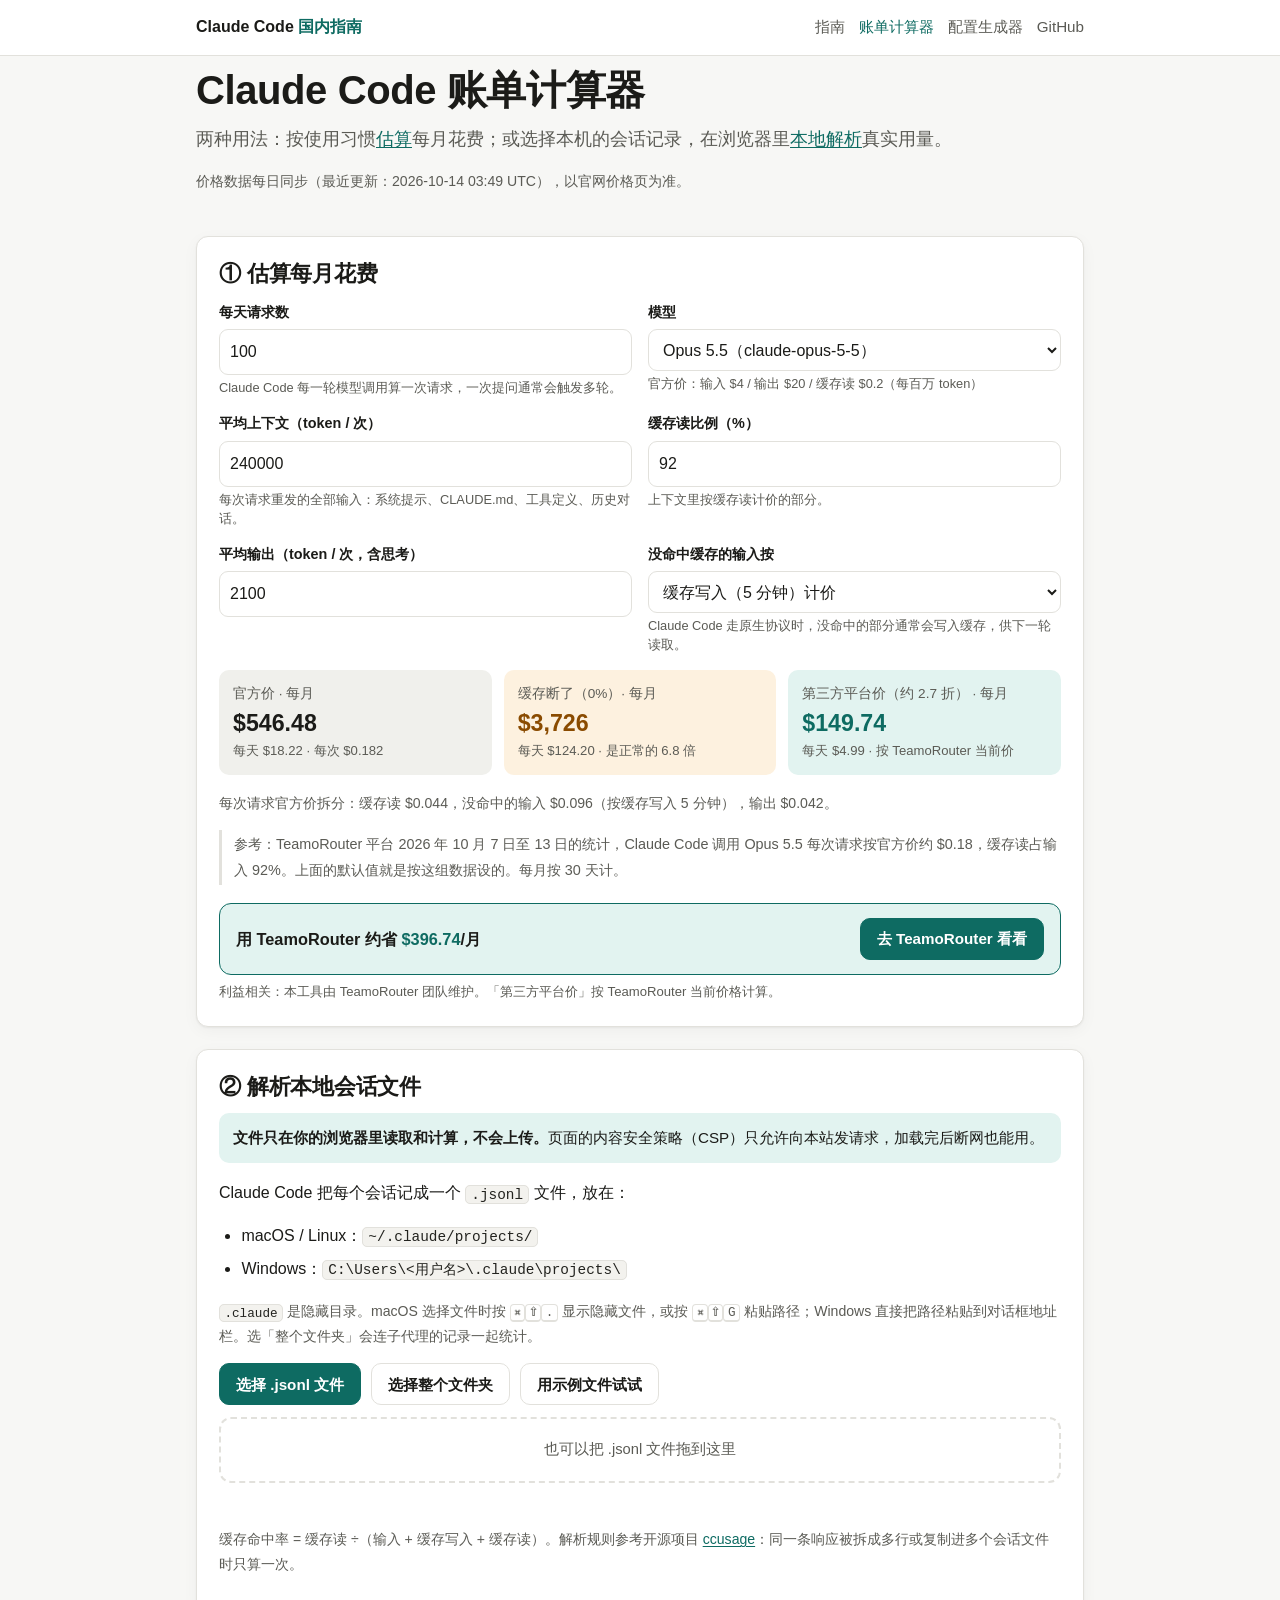
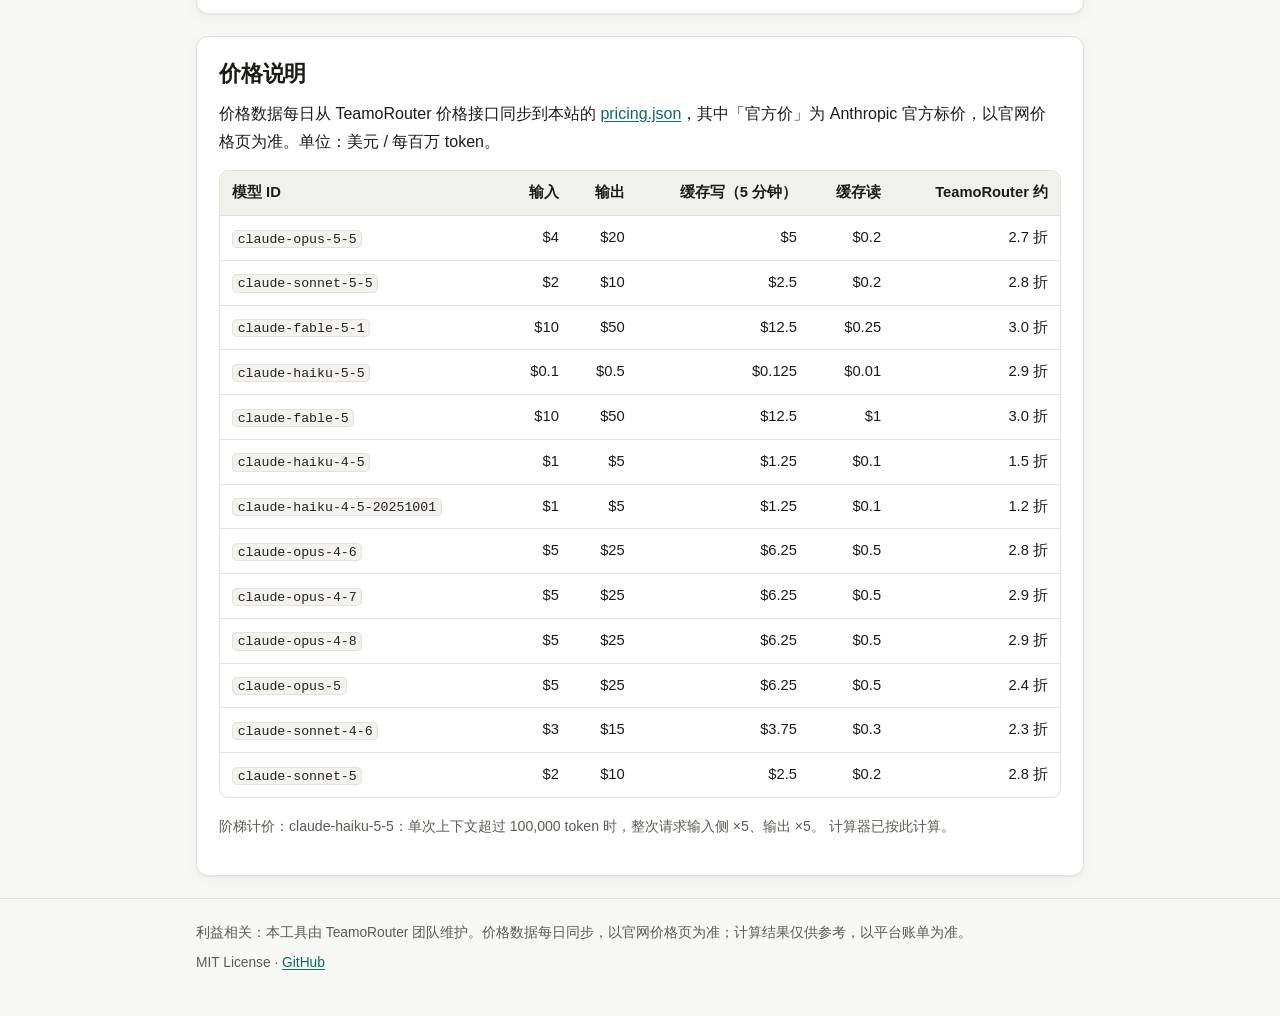
==== docs/calculator/index.html @ 452a1438 "docs: 新增 GitHub Pages 站点（指南首页、账单计算器、配置生成器） - docs/index.html：README 核心内容的网页版，中文 SEO（title / descript" ====
<!doctype html>
<html lang="zh-CN">
<head>
  <meta charset="utf-8">
  <meta name="viewport" content="width=device-width, initial-scale=1">
  <meta http-equiv="Content-Security-Policy" content="default-src 'self'; script-src 'self'; style-src 'self'; img-src 'self' data:; connect-src 'self'; object-src 'none'; base-uri 'none'; form-action 'none'">
  <title>Claude Code 账单计算器：估算月花费、解析本地会话用量 | Claude Code 国内使用指南（2026）</title>
  <meta name="description" content="估算 Claude Code 每天、每月花多少钱，看缓存断了会多花多少；或在浏览器本地解析 ~/.claude/projects 下的 .jsonl 会话文件，统计各模型用量、缓存命中率和官方价花费，文件不上传。">
  <link rel="canonical" href="https://2867297362mjb-sketch.github.io/claude-code-guide-cn/calculator/">
  <meta property="og:type" content="website">
  <meta property="og:locale" content="zh_CN">
  <meta property="og:title" content="Claude Code 账单计算器">
  <meta property="og:description" content="估算月花费、看缓存命中率，本地解析会话文件，不上传。">
  <meta property="og:url" content="https://2867297362mjb-sketch.github.io/claude-code-guide-cn/calculator/">
  <meta name="theme-color" content="#0e6b62">
  <link rel="icon" href="../favicon.svg" type="image/svg+xml">
  <link rel="stylesheet" href="../assets/style.css">
  <script src="../assets/site.js" defer></script>
  <script src="cc-usage.js" defer></script>
  <script src="calculator.js" defer></script>
</head>
<body>
  <header class="site-header">
    <div class="wrap">
      <a class="brand" href="../">Claude Code <span>国内指南</span></a>
      <nav class="nav" aria-label="主导航">
        <a href="../">指南</a>
        <a href="./" aria-current="page">账单计算器</a>
        <a href="../config/">配置生成器</a>
        <a href="https://github.com/2867297362mjb-sketch/claude-code-guide-cn">GitHub</a>
      </nav>
    </div>
  </header>

  <main class="wrap">
    <section class="hero">
      <h1>Claude Code 账单计算器</h1>
      <p class="lead">两种用法：按使用习惯<a href="#estimate">估算</a>每月花费；或选择本机的会话记录，在浏览器里<a href="#parse">本地解析</a>真实用量。</p>
      <p class="small muted" id="price-meta">正在加载价格数据……</p>
    </section>

    <section class="card" id="estimate">
      <h2>① 估算每月花费</h2>
      <div class="form-grid">
        <div class="field">
          <label for="e-req">每天请求数</label>
          <input type="number" id="e-req" min="0" step="1" value="100" inputmode="numeric">
          <span class="hint">Claude Code 每一轮模型调用算一次请求，一次提问通常会触发多轮。</span>
        </div>
        <div class="field">
          <label for="e-model">模型</label>
          <select id="e-model">
            <option value="claude-opus-5-5">Opus 5.5（claude-opus-5-5）</option>
            <option value="claude-sonnet-5-5">Sonnet 5.5（claude-sonnet-5-5）</option>
            <option value="claude-fable-5-1">Fable 5.1（claude-fable-5-1）</option>
            <option value="claude-haiku-5-5">Haiku 5.5（claude-haiku-5-5）</option>
          </select>
          <span class="hint" id="e-model-price">&nbsp;</span>
        </div>
        <div class="field">
          <label for="e-ctx">平均上下文（token / 次）</label>
          <input type="number" id="e-ctx" min="0" step="1000" value="240000" inputmode="numeric">
          <span class="hint">每次请求重发的全部输入：系统提示、CLAUDE.md、工具定义、历史对话。</span>
        </div>
        <div class="field">
          <label for="e-hit">缓存读比例（%）</label>
          <input type="number" id="e-hit" min="0" max="100" step="0.1" value="92" inputmode="decimal">
          <span class="hint">上下文里按缓存读计价的部分。</span>
        </div>
        <div class="field">
          <label for="e-out">平均输出（token / 次，含思考）</label>
          <input type="number" id="e-out" min="0" step="100" value="2100" inputmode="numeric">
        </div>
        <div class="field">
          <label for="e-miss">没命中缓存的输入按</label>
          <select id="e-miss">
            <option value="write5m">缓存写入（5 分钟）计价</option>
            <option value="write1h">缓存写入（1 小时）计价</option>
            <option value="input">普通输入计价（不打缓存时）</option>
          </select>
          <span class="hint">Claude Code 走原生协议时，没命中的部分通常会写入缓存，供下一轮读取。</span>
        </div>
      </div>

      <div id="e-result" aria-live="polite">
        <div class="stats">
          <div class="stat">
            <div class="label">官方价 · 每月</div>
            <div class="value" id="r-list-month">—</div>
            <div class="sub" id="r-list-sub">—</div>
          </div>
          <div class="stat warn">
            <div class="label">缓存断了（0%）· 每月</div>
            <div class="value" id="r-broken-month">—</div>
            <div class="sub" id="r-broken-sub">—</div>
          </div>
          <div class="stat accent">
            <div class="label" id="r-ours-label">第三方平台价 · 每月</div>
            <div class="value" id="r-ours-month">—</div>
            <div class="sub" id="r-ours-sub">—</div>
          </div>
        </div>
        <p class="small muted" id="r-breakdown"></p>
        <p class="small muted" id="r-tier" hidden></p>
      </div>
      <p class="note">参考：TeamoRouter 平台 2026 年 10 月 7 日至 13 日的统计，Claude Code 调用 Opus 5.5 每次请求按官方价约 $0.18，缓存读占输入 92%。上面的默认值就是按这组数据设的。每月按 30 天计。</p>

      <div class="cta" id="e-cta" hidden>
        <span class="cta-text">用 TeamoRouter 约省 <strong id="e-save">$0</strong>/月</span>
        <a class="btn primary" href="https://teamorouter.com/?utm_source=github&amp;utm_medium=tool&amp;utm_campaign=cc_cost_calculator" rel="noopener">去 TeamoRouter 看看</a>
      </div>
      <p class="disclosure">利益相关：本工具由 TeamoRouter 团队维护。「第三方平台价」按 TeamoRouter 当前价格计算。</p>
    </section>

    <section class="card" id="parse">
      <h2>② 解析本地会话文件</h2>
      <div class="callout">
        <p><strong>文件只在你的浏览器里读取和计算，不会上传。</strong>页面的内容安全策略（CSP）只允许向本站发请求，加载完后断网也能用。</p>
      </div>
      <p>Claude Code 把每个会话记成一个 <code>.jsonl</code> 文件，放在：</p>
      <ul>
        <li>macOS / Linux：<code>~/.claude/projects/</code></li>
        <li>Windows：<code>C:\Users\&lt;用户名&gt;\.claude\projects\</code></li>
      </ul>
      <p class="small muted"><code>.claude</code> 是隐藏目录。macOS 选择文件时按 <kbd>⌘</kbd><kbd>⇧</kbd><kbd>.</kbd> 显示隐藏文件，或按 <kbd>⌘</kbd><kbd>⇧</kbd><kbd>G</kbd> 粘贴路径；Windows 直接把路径粘贴到对话框地址栏。选「整个文件夹」会连子代理的记录一起统计。</p>

      <div class="file-actions">
        <label class="btn primary file-btn">选择 .jsonl 文件
          <input type="file" id="p-files" accept=".jsonl,application/jsonl,application/x-ndjson,text/plain" multiple>
        </label>
        <label class="btn file-btn">选择整个文件夹
          <input type="file" id="p-dir" webkitdirectory multiple>
        </label>
        <button type="button" class="btn" id="p-sample">用示例文件试试</button>
      </div>
      <div class="dropzone" id="p-drop">也可以把 .jsonl 文件拖到这里</div>
      <p class="status" id="p-status" role="status"></p>

      <div id="p-result" hidden>
        <div class="stats" id="p-stats"></div>
        <div class="table-wrap">
          <table>
            <thead>
              <tr>
                <th>模型</th>
                <th class="num">请求数</th>
                <th class="num">输入</th>
                <th class="num">缓存写入</th>
                <th class="num">缓存读</th>
                <th class="num">输出</th>
                <th class="num">缓存命中率</th>
                <th class="num">官方价</th>
                <th class="num">TeamoRouter 价</th>
              </tr>
            </thead>
            <tbody id="p-tbody"></tbody>
          </table>
        </div>
        <ul class="small muted" id="p-notes"></ul>
        <div class="cta" id="p-cta" hidden>
          <span class="cta-text">用 TeamoRouter 约省 <strong id="p-save">$0</strong>/月</span>
          <a class="btn primary" href="https://teamorouter.com/?utm_source=github&amp;utm_medium=tool&amp;utm_campaign=cc_cost_calculator" rel="noopener">去 TeamoRouter 看看</a>
        </div>
        <p class="disclosure">利益相关：本工具由 TeamoRouter 团队维护。</p>
      </div>
      <p class="small muted">缓存命中率 = 缓存读 ÷（输入 + 缓存写入 + 缓存读）。解析规则参考开源项目 <a href="https://github.com/ryoppippi/ccusage">ccusage</a>：同一条响应被拆成多行或复制进多个会话文件时只算一次。</p>
    </section>

    <section class="card">
      <h2>价格说明</h2>
      <p>价格数据每日从 TeamoRouter 价格接口同步到本站的 <a href="../data/pricing.json">pricing.json</a>，其中「官方价」为 Anthropic 官方标价，以官网价格页为准。单位：美元 / 每百万 token。</p>
      <div class="table-wrap">
        <table>
          <thead>
            <tr>
              <th>模型 ID</th>
              <th class="num">输入</th>
              <th class="num">输出</th>
              <th class="num">缓存写（5 分钟）</th>
              <th class="num">缓存读</th>
              <th class="num">TeamoRouter 约</th>
            </tr>
          </thead>
          <tbody id="price-tbody"><tr><td colspan="6" class="muted">加载中……</td></tr></tbody>
        </table>
      </div>
      <p class="small muted" id="price-tier-note"></p>
    </section>
  </main>

  <footer class="site-footer">
    <div class="wrap">
      <p>利益相关：本工具由 TeamoRouter 团队维护。价格数据每日同步，以官网价格页为准；计算结果仅供参考，以平台账单为准。</p>
      <p>MIT License · <a href="https://github.com/2867297362mjb-sketch/claude-code-guide-cn">GitHub</a></p>
    </div>
  </footer>
</body>
</html>
---- docs/assets/style.css ----
/* Claude Code 国内使用指南 —— 站点样式。无外部字体、无外部依赖。 */

:root {
  color-scheme: light;
  --bg: #f7f7f5;
  --surface: #ffffff;
  --surface-2: #f0f0ec;
  --text: #1b1b18;
  --muted: #5b5b55;
  --border: #e2e1dc;
  --accent: #0e6b62;
  --accent-hover: #0b5850;
  --accent-ink: #ffffff;
  --accent-soft: #e2f3f0;
  --warn: #8a4b00;
  --warn-soft: #fdf1df;
  --danger: #a3261d;
  --code-bg: #f3f2ee;
  --code-text: #23231f;
  --shadow: 0 1px 2px rgba(20, 20, 15, 0.05), 0 4px 16px rgba(20, 20, 15, 0.04);
  --radius: 12px;
  --mono: ui-monospace, "SF Mono", SFMono-Regular, Menlo, Consolas, "Liberation Mono", monospace;
}

@media (prefers-color-scheme: dark) {
  :root {
    color-scheme: dark;
    --bg: #111317;
    --surface: #181b21;
    --surface-2: #20242c;
    --text: #e8e9ec;
    --muted: #a3a8b3;
    --border: #2c313b;
    --accent: #3cc9b4;
    --accent-hover: #5fd8c6;
    --accent-ink: #062520;
    --accent-soft: rgba(60, 201, 180, 0.13);
    --warn: #f0b45c;
    --warn-soft: rgba(240, 180, 92, 0.12);
    --danger: #ff8a80;
    --code-bg: #0c0e12;
    --code-text: #dfe3ea;
    --shadow: none;
  }
}

*,
*::before,
*::after {
  box-sizing: border-box;
}

html {
  -webkit-text-size-adjust: 100%;
  text-size-adjust: 100%;
}

body {
  margin: 0;
  background: var(--bg);
  color: var(--text);
  font-family: -apple-system, BlinkMacSystemFont, "PingFang SC", "Hiragino Sans GB", "Microsoft YaHei",
    "Noto Sans CJK SC", "Source Han Sans SC", "Segoe UI", Roboto, "Helvetica Neue", Arial, sans-serif;
  font-size: 16px;
  line-height: 1.75;
  overflow-wrap: break-word;
}

a {
  color: var(--accent);
  text-underline-offset: 2px;
}

a:hover {
  color: var(--accent-hover);
}

code,
pre,
kbd {
  font-family: var(--mono);
  font-size: 0.9em;
}

:not(pre) > code {
  background: var(--code-bg);
  color: var(--code-text);
  border: 1px solid var(--border);
  border-radius: 5px;
  padding: 0.05em 0.35em;
  word-break: break-all;
}

kbd {
  border: 1px solid var(--border);
  border-bottom-width: 2px;
  border-radius: 4px;
  padding: 0 0.3em;
  background: var(--surface);
}

h1,
h2,
h3 {
  line-height: 1.3;
  letter-spacing: -0.01em;
}

h1 {
  font-size: clamp(1.75rem, 1.2rem + 2.4vw, 2.5rem);
  margin: 0 0 0.5rem;
}

h2 {
  font-size: 1.4rem;
  margin: 0 0 0.75rem;
}

h3 {
  font-size: 1.08rem;
  margin: 1.4rem 0 0.5rem;
}

p {
  margin: 0 0 0.9rem;
}

ul,
ol {
  margin: 0 0 1rem;
  padding-left: 1.4rem;
}

li + li {
  margin-top: 0.3rem;
}

/* ---------- 布局 ---------- */

.wrap {
  width: 100%;
  max-width: 920px;
  margin: 0 auto;
  padding: 0 16px;
}

.site-header {
  border-bottom: 1px solid var(--border);
  background: var(--surface);
}

.site-header .wrap {
  display: flex;
  align-items: center;
  justify-content: space-between;
  gap: 12px;
  flex-wrap: wrap;
  padding-top: 10px;
  padding-bottom: 10px;
}

.brand {
  font-weight: 700;
  color: var(--text);
  text-decoration: none;
  white-space: nowrap;
}

.brand span {
  color: var(--accent);
}

.nav {
  display: flex;
  flex-wrap: wrap;
  gap: 4px 14px;
  font-size: 0.95rem;
}

.nav a {
  color: var(--muted);
  text-decoration: none;
  padding: 4px 0;
}

.nav a:hover,
.nav a[aria-current="page"] {
  color: var(--accent);
}

main {
  padding: 28px 0 40px;
}

section {
  margin: 0 0 22px;
}

.card {
  background: var(--surface);
  border: 1px solid var(--border);
  border-radius: var(--radius);
  padding: 22px;
  box-shadow: var(--shadow);
}

@media (max-width: 600px) {
  .card {
    padding: 16px;
  }
  main {
    padding-top: 20px;
  }
}

.hero {
  padding: 8px 0 6px;
}

.lead {
  font-size: 1.1rem;
  color: var(--muted);
  max-width: 44em;
}

.eyebrow {
  display: inline-block;
  font-size: 0.85rem;
  color: var(--accent);
  background: var(--accent-soft);
  border-radius: 999px;
  padding: 2px 10px;
  margin-bottom: 10px;
}

.muted {
  color: var(--muted);
}

.small {
  font-size: 0.88rem;
}

.note {
  font-size: 0.9rem;
  color: var(--muted);
  border-left: 3px solid var(--border);
  padding: 2px 0 2px 12px;
  margin: 0 0 1rem;
}

.callout {
  background: var(--accent-soft);
  border-radius: 10px;
  padding: 12px 14px;
  margin: 0 0 1rem;
  font-size: 0.95rem;
}

.callout.warn {
  background: var(--warn-soft);
}

.callout p:last-child,
.callout ul:last-child {
  margin-bottom: 0;
}

/* ---------- 按钮 ---------- */

.btn-row {
  display: flex;
  flex-wrap: wrap;
  gap: 10px;
  margin: 16px 0 4px;
}

.btn {
  display: inline-flex;
  align-items: center;
  justify-content: center;
  gap: 6px;
  min-height: 42px;
  padding: 8px 16px;
  border-radius: 10px;
  border: 1px solid var(--border);
  background: var(--surface);
  color: var(--text);
  font: inherit;
  font-size: 0.95rem;
  font-weight: 600;
  text-decoration: none;
  cursor: pointer;
  line-height: 1.3;
}

.btn:hover {
  border-color: var(--accent);
  color: var(--accent);
}

.btn.primary {
  background: var(--accent);
  border-color: var(--accent);
  color: var(--accent-ink);
}

.btn.primary:hover {
  background: var(--accent-hover);
  border-color: var(--accent-hover);
  color: var(--accent-ink);
}

.btn.small-btn {
  min-height: 32px;
  padding: 4px 10px;
  font-size: 0.85rem;
}

button:focus-visible,
a:focus-visible,
input:focus-visible,
select:focus-visible,
label.file-btn:focus-within {
  outline: 2px solid var(--accent);
  outline-offset: 2px;
}

/* ---------- 代码块 ---------- */

.code {
  position: relative;
  margin: 0 0 1rem;
}

.code pre {
  margin: 0;
  background: var(--code-bg);
  color: var(--code-text);
  border: 1px solid var(--border);
  border-radius: 10px;
  padding: 14px 16px;
  padding-right: 64px;
  overflow-x: auto;
  line-height: 1.6;
  font-size: 0.86rem;
  tab-size: 2;
}

.code .copy-btn {
  position: absolute;
  top: 8px;
  right: 8px;
  min-height: 28px;
  padding: 2px 10px;
  font-size: 0.8rem;
  border-radius: 7px;
  border: 1px solid var(--border);
  background: var(--surface);
  color: var(--muted);
  cursor: pointer;
  font-family: inherit;
}

.code .copy-btn:hover {
  color: var(--accent);
  border-color: var(--accent);
}

/* ---------- 表格 ---------- */

.table-wrap {
  overflow-x: auto;
  margin: 0 0 1rem;
  border: 1px solid var(--border);
  border-radius: 10px;
}

table {
  width: 100%;
  border-collapse: collapse;
  font-size: 0.92rem;
}

th,
td {
  text-align: left;
  padding: 9px 12px;
  border-bottom: 1px solid var(--border);
  vertical-align: top;
}

th {
  background: var(--surface-2);
  font-weight: 600;
  white-space: nowrap;
}

tr:last-child td {
  border-bottom: 0;
}

td.num,
th.num {
  text-align: right;
  font-variant-numeric: tabular-nums;
  white-space: nowrap;
}

td code {
  white-space: nowrap;
  word-break: normal;
}

tr.total td {
  font-weight: 700;
  background: var(--surface-2);
}

/* ---------- 统计块 ---------- */

.stats {
  display: grid;
  grid-template-columns: repeat(auto-fit, minmax(140px, 1fr));
  gap: 12px;
  margin: 0 0 1rem;
}

.stat {
  background: var(--surface-2);
  border-radius: 10px;
  padding: 12px 14px;
  min-width: 0;
}

.stat .label {
  font-size: 0.85rem;
  color: var(--muted);
}

.stat .value {
  font-size: 1.45rem;
  font-weight: 700;
  font-variant-numeric: tabular-nums;
  line-height: 1.3;
  margin: 2px 0;
}

.stat .sub {
  font-size: 0.82rem;
  color: var(--muted);
}

.stat.accent {
  background: var(--accent-soft);
}

.stat.accent .value {
  color: var(--accent);
}

.stat.warn {
  background: var(--warn-soft);
}

.stat.warn .value {
  color: var(--warn);
}

@media (max-width: 600px) {
  .stats {
    gap: 8px;
  }
  .stat {
    padding: 10px 12px;
  }
  .stat .value {
    font-size: 1.15rem;
  }
}

/* ---------- 工具卡片 ---------- */

.tools {
  display: grid;
  grid-template-columns: repeat(auto-fit, minmax(260px, 1fr));
  gap: 14px;
}

.tool {
  display: block;
  text-decoration: none;
  color: var(--text);
  background: var(--surface);
  border: 1px solid var(--border);
  border-radius: var(--radius);
  padding: 18px;
  box-shadow: var(--shadow);
}

.tool:hover {
  border-color: var(--accent);
  color: var(--text);
}

.tool h3 {
  margin: 0 0 6px;
  color: var(--accent);
}

.tool p {
  margin: 0;
  color: var(--muted);
  font-size: 0.93rem;
}

/* ---------- 步骤 ---------- */

.steps {
  list-style: none;
  padding: 0;
  counter-reset: step;
}

.steps > li {
  counter-increment: step;
  position: relative;
  padding-left: 40px;
  margin: 0 0 1rem;
}

.steps > li::before {
  content: counter(step);
  position: absolute;
  left: 0;
  top: 1px;
  width: 28px;
  height: 28px;
  border-radius: 50%;
  background: var(--accent);
  color: var(--accent-ink);
  font-weight: 700;
  font-size: 0.9rem;
  display: flex;
  align-items: center;
  justify-content: center;
}

.steps > li > strong:first-child {
  display: block;
}

/* ---------- 表单 ---------- */

.form-grid {
  display: grid;
  grid-template-columns: repeat(2, minmax(0, 1fr));
  gap: 14px 16px;
  margin: 0 0 1rem;
}

.form-grid .full {
  grid-column: 1 / -1;
}

@media (max-width: 640px) {
  .form-grid {
    grid-template-columns: minmax(0, 1fr);
  }
}

.field label,
.field .label {
  display: block;
  font-size: 0.9rem;
  font-weight: 600;
  margin-bottom: 4px;
}

.field .hint {
  display: block;
  font-size: 0.8rem;
  color: var(--muted);
  margin-top: 3px;
  line-height: 1.5;
}

input[type="text"],
input[type="number"],
input[type="password"],
input[type="url"],
select {
  width: 100%;
  min-height: 42px;
  padding: 8px 10px;
  border: 1px solid var(--border);
  border-radius: 9px;
  background: var(--surface);
  color: var(--text);
  font: inherit;
  font-size: 16px; /* 防止 iOS 聚焦时放大 */
}

input.mono {
  font-family: var(--mono);
  font-size: 15px;
}

.input-row {
  display: flex;
  gap: 8px;
}

.input-row input {
  flex: 1;
  min-width: 0;
}

.seg {
  display: flex;
  flex-wrap: wrap;
  gap: 8px;
  border: 0;
  padding: 0;
  margin: 0;
}

.seg legend {
  font-size: 0.9rem;
  font-weight: 600;
  margin-bottom: 4px;
  padding: 0;
}

.seg label {
  display: inline-flex;
  align-items: center;
  gap: 6px;
  min-height: 40px;
  padding: 6px 12px;
  border: 1px solid var(--border);
  border-radius: 9px;
  background: var(--surface);
  cursor: pointer;
  font-size: 0.93rem;
  font-weight: 500;
}

.seg label:has(input:checked) {
  border-color: var(--accent);
  background: var(--accent-soft);
  color: var(--accent);
}

.check {
  display: flex;
  align-items: flex-start;
  gap: 8px;
  font-size: 0.93rem;
  cursor: pointer;
}

.check input {
  margin-top: 6px;
  width: 16px;
  height: 16px;
  flex: none;
}

.file-actions {
  display: flex;
  flex-wrap: wrap;
  gap: 10px;
  margin: 0 0 12px;
}

label.file-btn {
  position: relative;
  overflow: hidden;
}

label.file-btn input[type="file"] {
  position: absolute;
  width: 1px;
  height: 1px;
  opacity: 0;
  pointer-events: none;
}

.dropzone {
  border: 2px dashed var(--border);
  border-radius: 12px;
  padding: 18px;
  text-align: center;
  color: var(--muted);
  font-size: 0.92rem;
  margin: 0 0 12px;
}

.dropzone.over {
  border-color: var(--accent);
  background: var(--accent-soft);
  color: var(--accent);
}

.status {
  font-size: 0.92rem;
  color: var(--muted);
  min-height: 1.5em;
  margin: 0 0 10px;
}

.status.error {
  color: var(--danger);
}

.warnings {
  list-style: none;
  padding: 0;
  margin: 0 0 1rem;
}

.warnings li {
  background: var(--warn-soft);
  color: var(--text);
  border-radius: 8px;
  padding: 8px 12px;
  font-size: 0.9rem;
}

.warnings li.err {
  color: var(--danger);
}

/* ---------- CTA ---------- */

.cta {
  display: flex;
  flex-wrap: wrap;
  align-items: center;
  justify-content: space-between;
  gap: 10px 16px;
  border: 1px solid var(--accent);
  border-radius: var(--radius);
  padding: 14px 16px;
  margin: 18px 0 6px;
  background: var(--accent-soft);
}

.cta .cta-text {
  font-weight: 600;
  font-size: 1.02rem;
}

.cta .cta-text strong {
  color: var(--accent);
  font-variant-numeric: tabular-nums;
}

.disclosure {
  font-size: 0.82rem;
  color: var(--muted);
  margin: 6px 0 0;
}

/* ---------- 页脚 ---------- */

.site-footer {
  border-top: 1px solid var(--border);
  padding: 22px 0 34px;
  font-size: 0.86rem;
  color: var(--muted);
}

.site-footer p {
  margin: 0 0 0.4rem;
}

[hidden] {
  display: none !important;
}

.visually-hidden {
  position: absolute;
  width: 1px;
  height: 1px;
  overflow: hidden;
  clip: rect(0 0 0 0);
  white-space: nowrap;
}
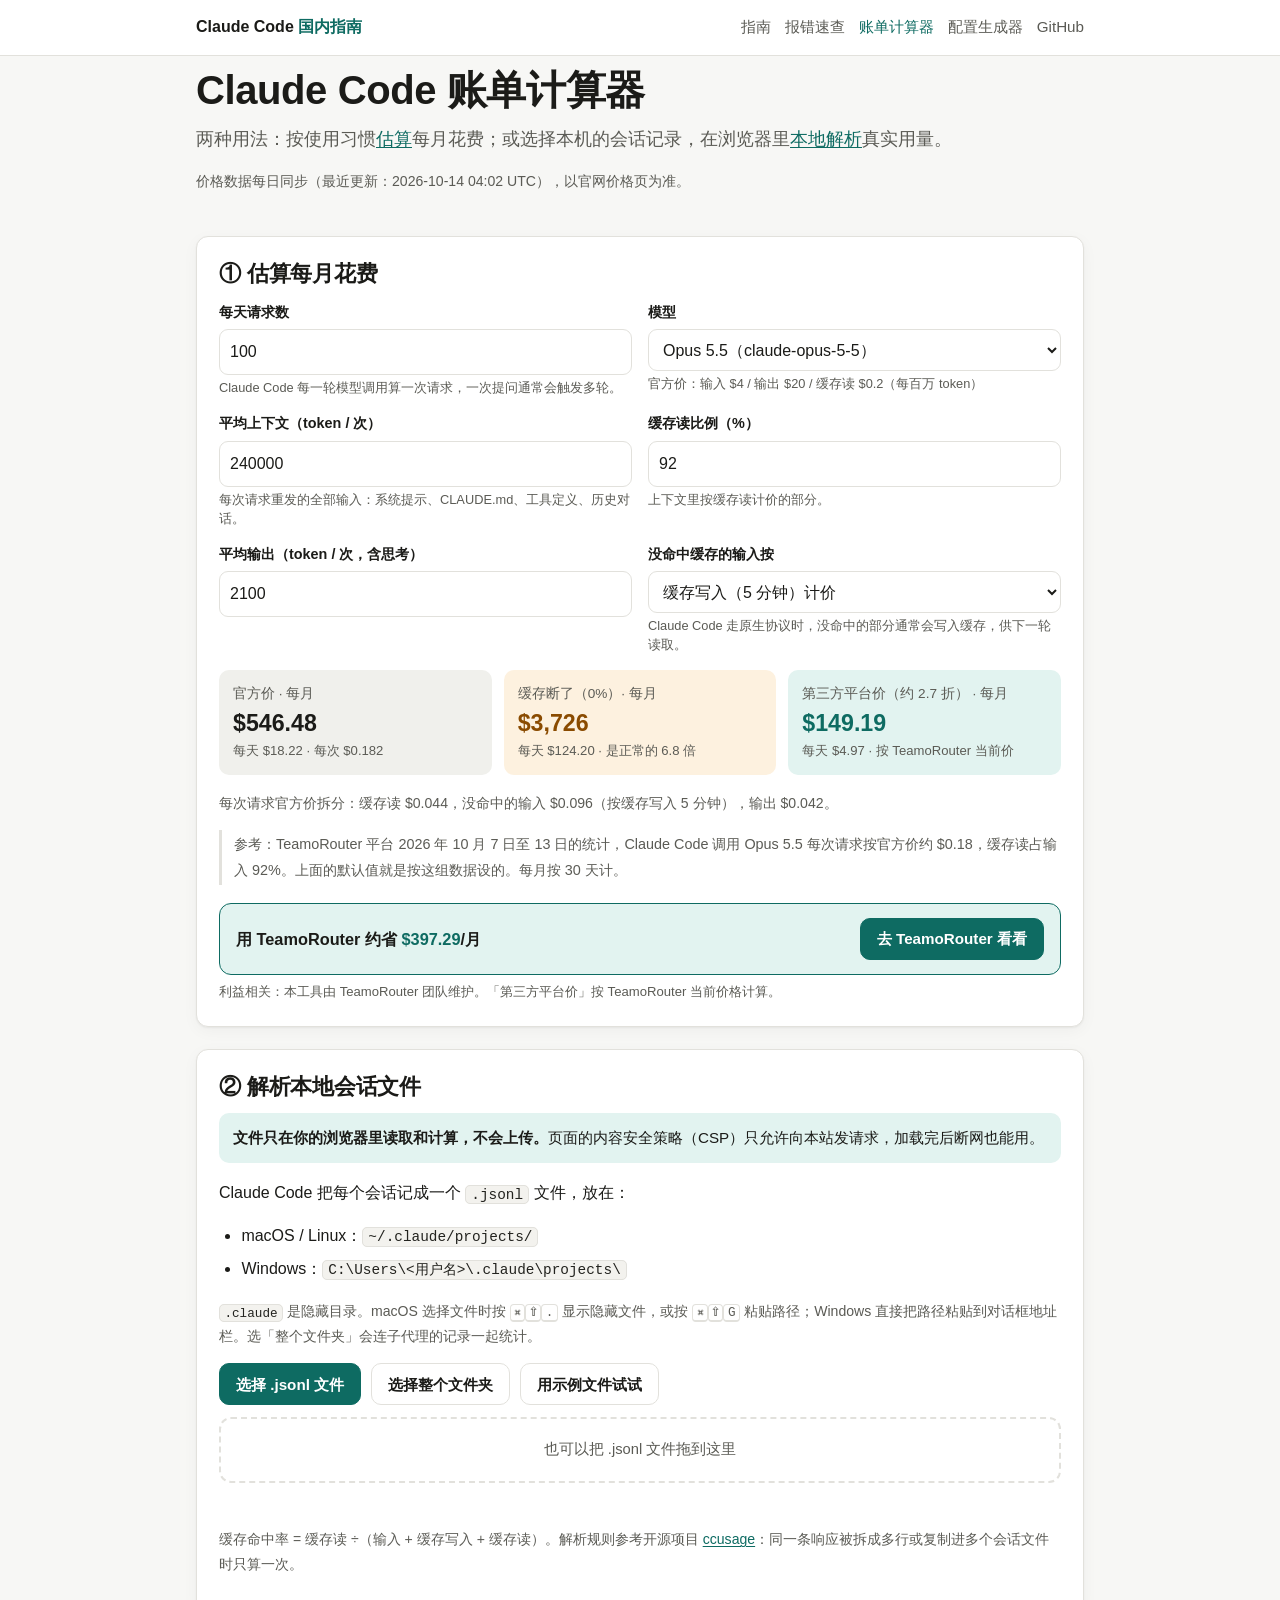
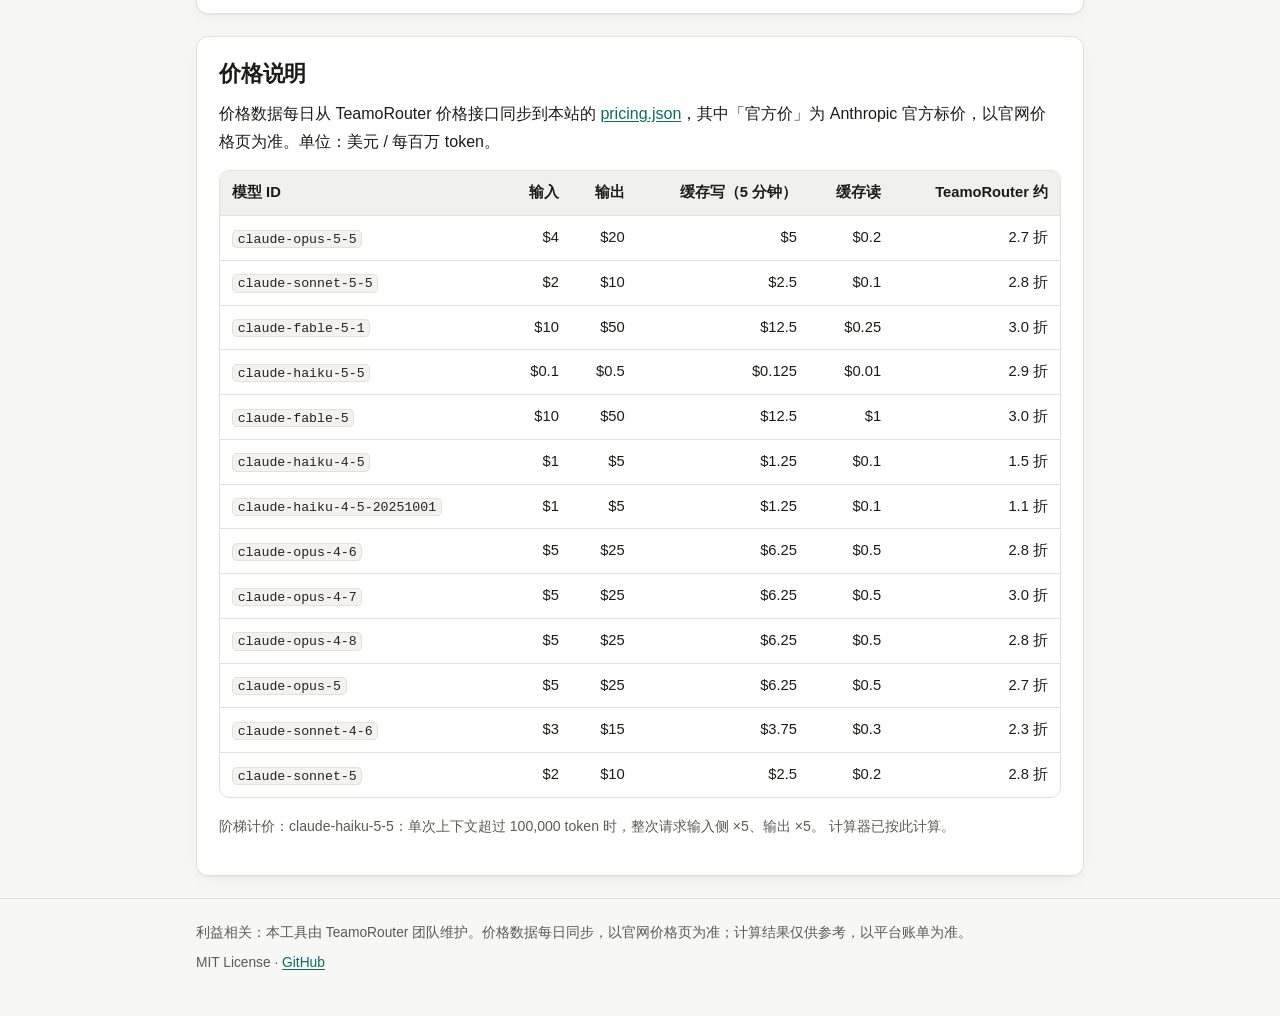
==== commit dc1557c3: "docs: 新增报错速查（9 类 Claude Code 常见报错的原文、原因、排查步骤） - scripts/build_error_pages.py 生成 docs/errors/**，改内容只改" ====
--- a/docs/calculator/index.html
+++ b/docs/calculator/index.html
@@ -25,6 +25,7 @@
       <a class="brand" href="../">Claude Code <span>国内指南</span></a>
       <nav class="nav" aria-label="主导航">
         <a href="../">指南</a>
+        <a href="../errors/">报错速查</a>
         <a href="./" aria-current="page">账单计算器</a>
         <a href="../config/">配置生成器</a>
         <a href="https://github.com/2867297362mjb-sketch/claude-code-guide-cn">GitHub</a>
--- a/docs/assets/style.css
+++ b/docs/assets/style.css
@@ -788,3 +788,39 @@
   clip: rect(0 0 0 0);
   white-space: nowrap;
 }
+
+/* ---------- 报错速查 ---------- */
+
+.code.wrap pre {
+  white-space: pre-wrap;
+  word-break: break-word;
+}
+
+.error-list {
+  list-style: none;
+  margin: 0 0 1rem;
+  padding: 0;
+}
+
+.error-list li {
+  padding: 14px 0;
+  border-bottom: 1px solid var(--border);
+}
+
+.error-list li:first-child {
+  padding-top: 0;
+}
+
+.error-list a {
+  font-weight: 600;
+}
+
+.error-list code {
+  white-space: normal;
+  word-break: break-word;
+}
+
+.error-list p {
+  margin: 6px 0 0;
+  color: var(--muted);
+}
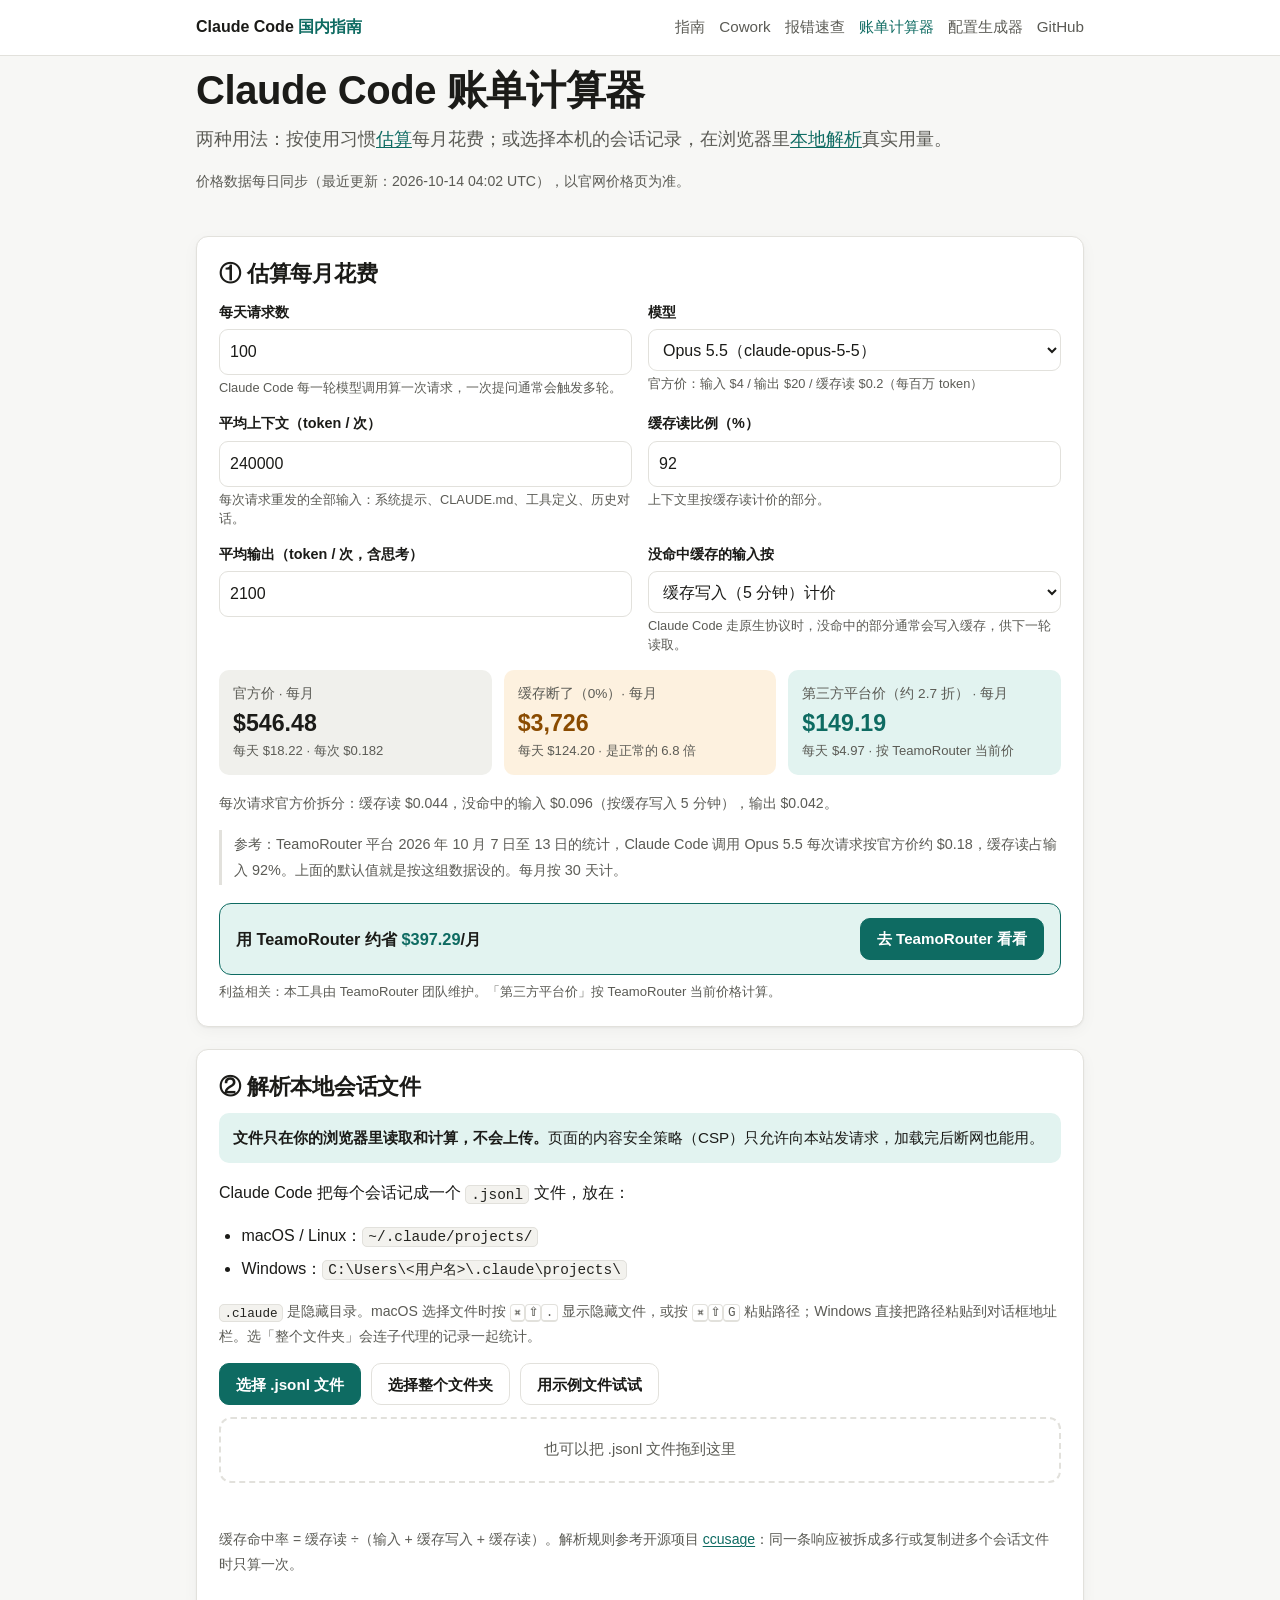
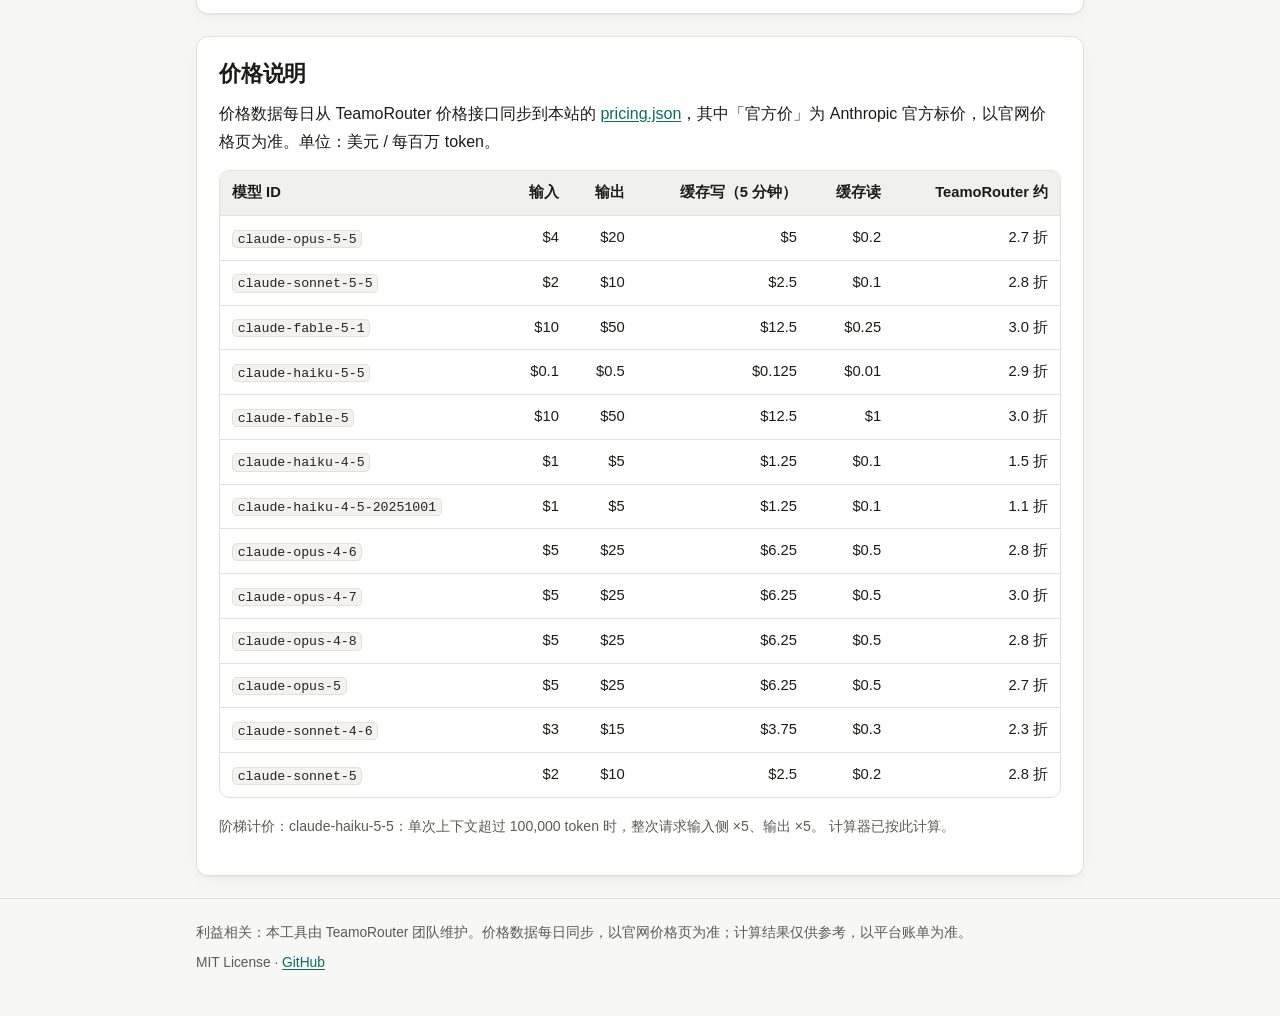
==== commit 6888eeb1: "docs: 新增 Claude 客户端 Cowork 接第三方 API 页面与配置文件生成器 - 手动配置（Developer → Configure Third-Party Inference → " ====
--- a/docs/calculator/index.html
+++ b/docs/calculator/index.html
@@ -25,6 +25,7 @@
       <a class="brand" href="../">Claude Code <span>国内指南</span></a>
       <nav class="nav" aria-label="主导航">
         <a href="../">指南</a>
+        <a href="../cowork/">Cowork</a>
         <a href="../errors/">报错速查</a>
         <a href="./" aria-current="page">账单计算器</a>
         <a href="../config/">配置生成器</a>
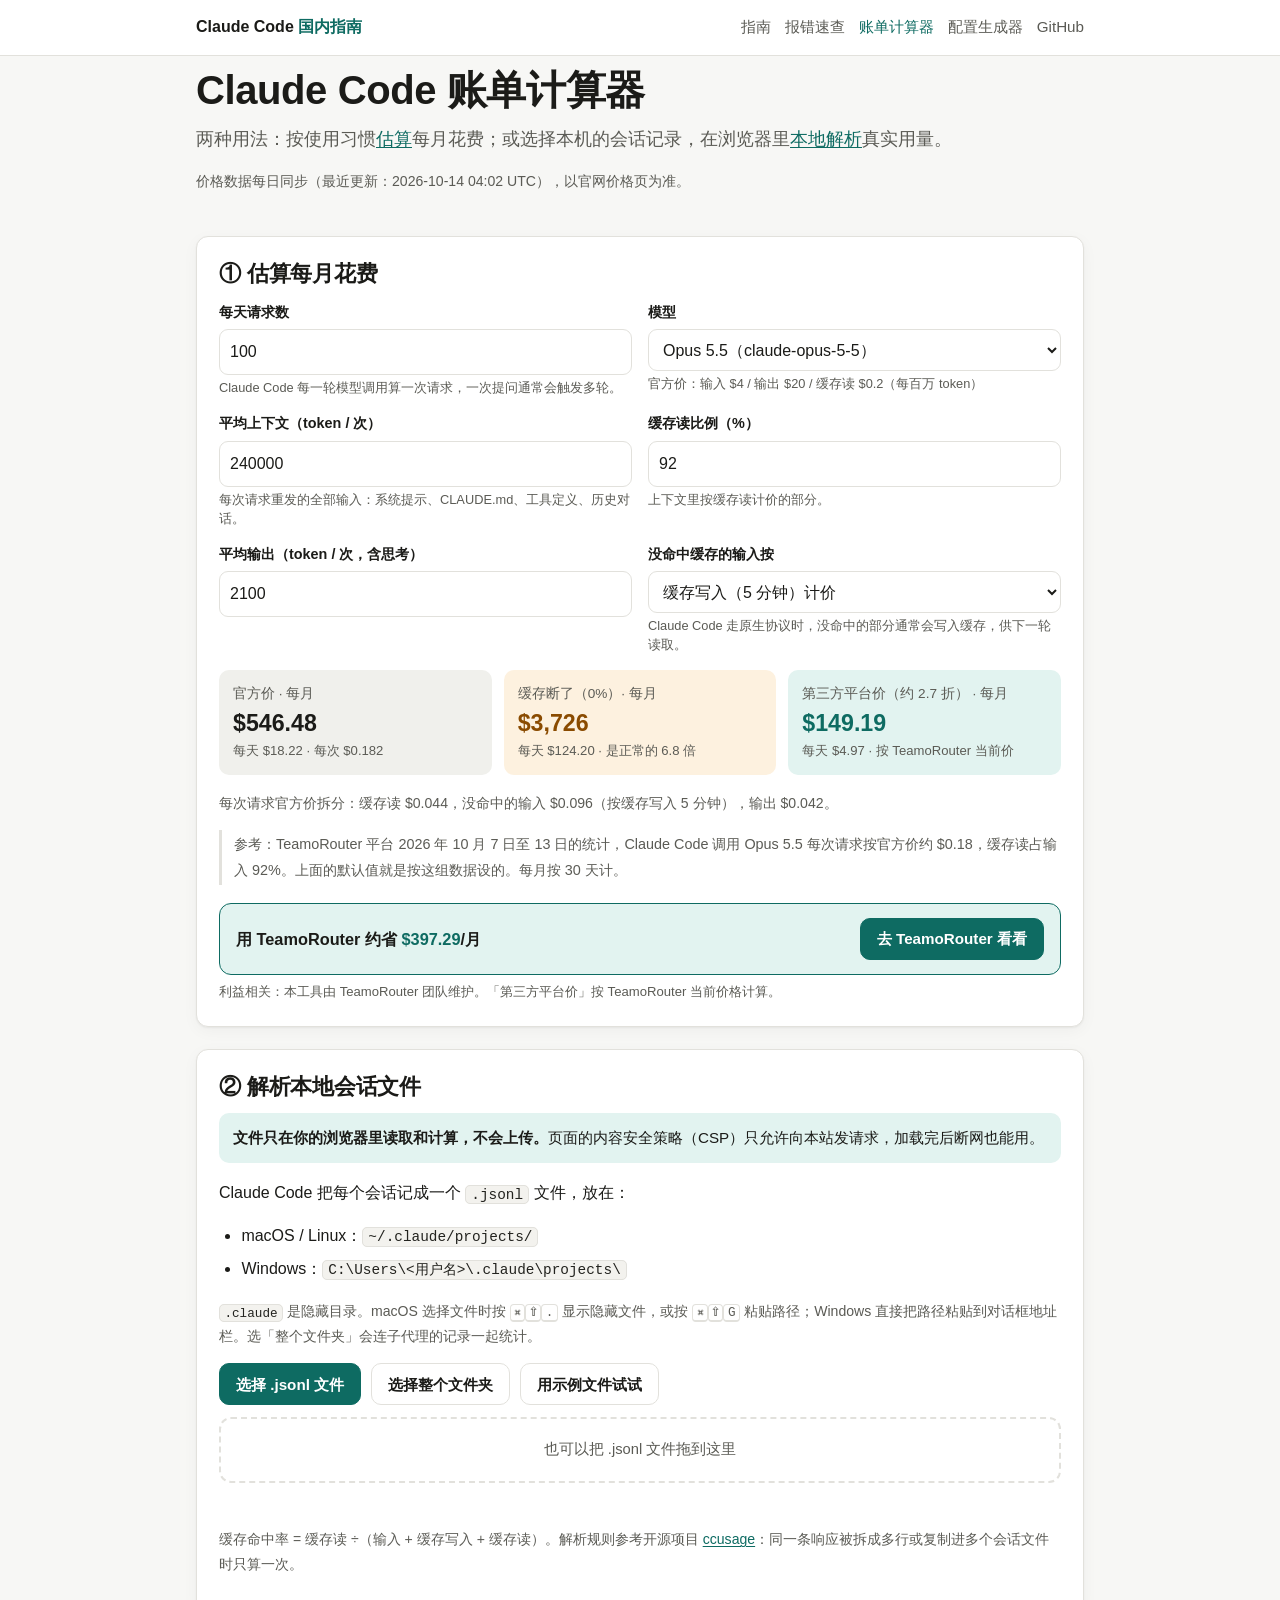
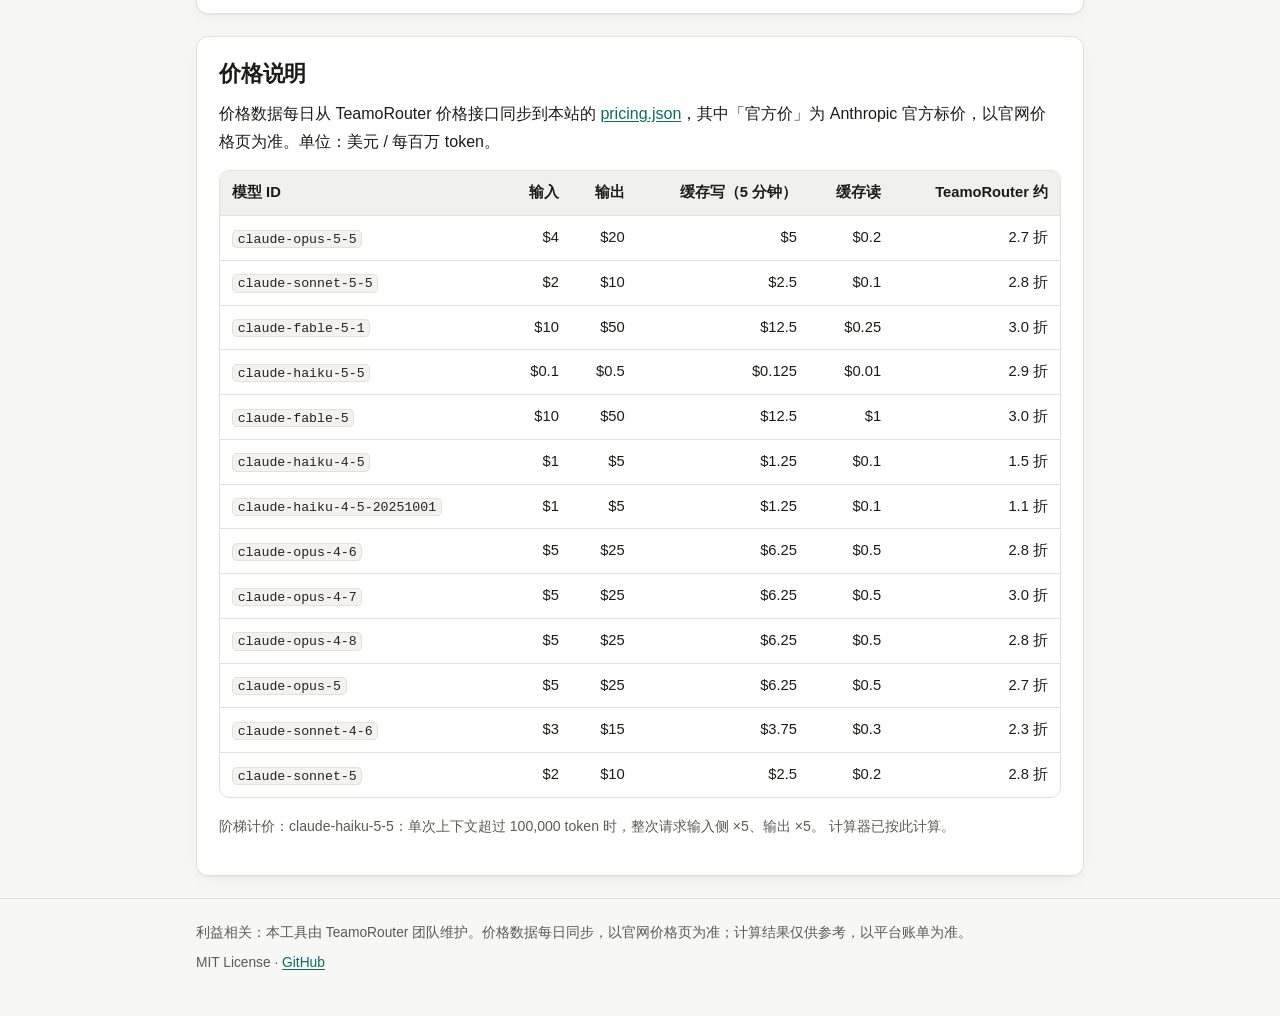
==== commit be4f9965: "revert: 先下线 Cowork 页面与配置文件生成器（未在真实 Claude 客户端实测） Co-Authored-By: Claude Opus 5.5 <noreply@anthropic." ====
--- a/docs/calculator/index.html
+++ b/docs/calculator/index.html
@@ -25,7 +25,6 @@
       <a class="brand" href="../">Claude Code <span>国内指南</span></a>
       <nav class="nav" aria-label="主导航">
         <a href="../">指南</a>
-        <a href="../cowork/">Cowork</a>
         <a href="../errors/">报错速查</a>
         <a href="./" aria-current="page">账单计算器</a>
         <a href="../config/">配置生成器</a>
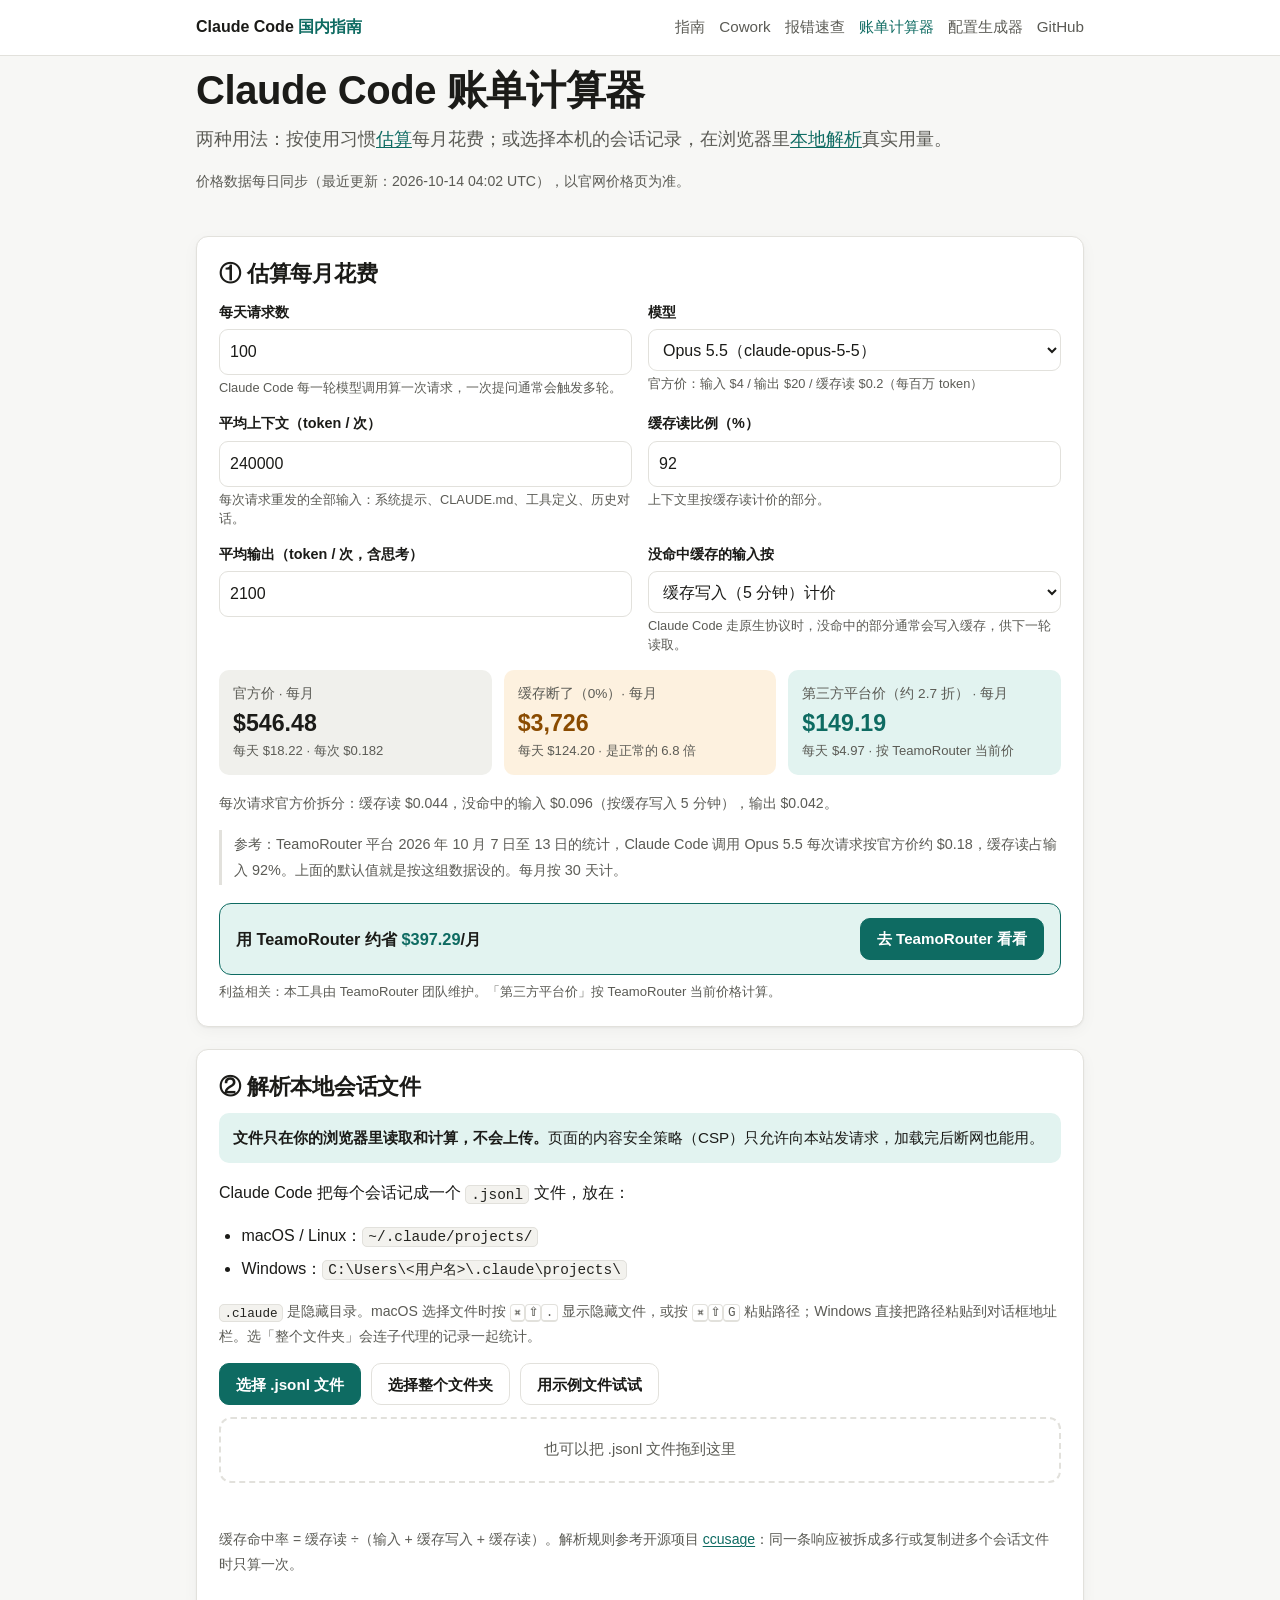
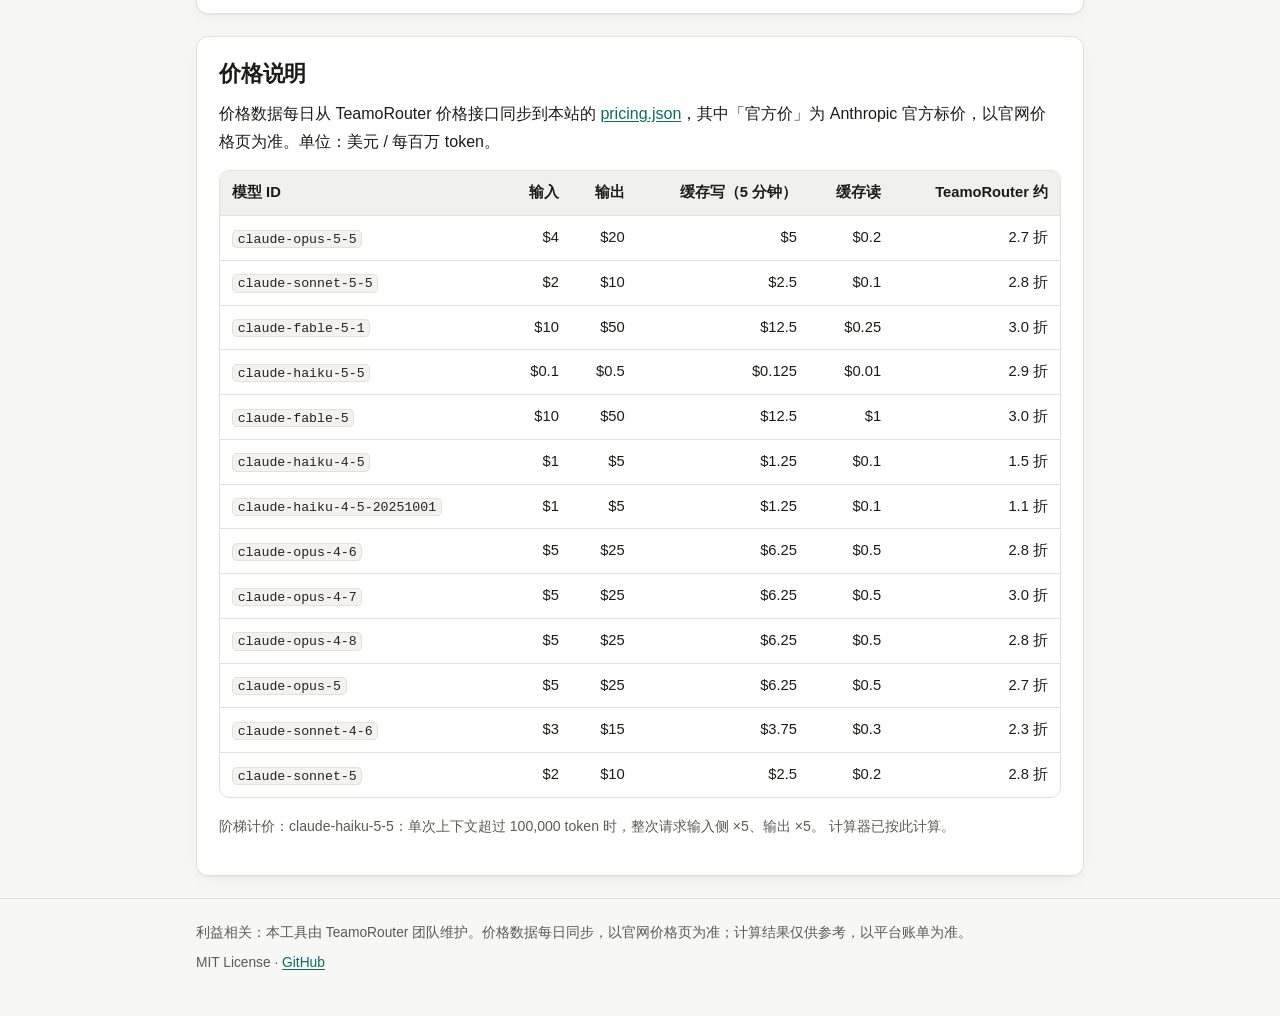
==== commit e7685903: "docs: 重新上线 Cowork 页面（只保留按客户端 2.31226.0 核对过的配置步骤） - 字段表补 Inference provider / Credential kind，auth sc" ====
--- a/docs/calculator/index.html
+++ b/docs/calculator/index.html
@@ -25,6 +25,7 @@
       <a class="brand" href="../">Claude Code <span>国内指南</span></a>
       <nav class="nav" aria-label="主导航">
         <a href="../">指南</a>
+        <a href="../cowork/">Cowork</a>
         <a href="../errors/">报错速查</a>
         <a href="./" aria-current="page">账单计算器</a>
         <a href="../config/">配置生成器</a>
